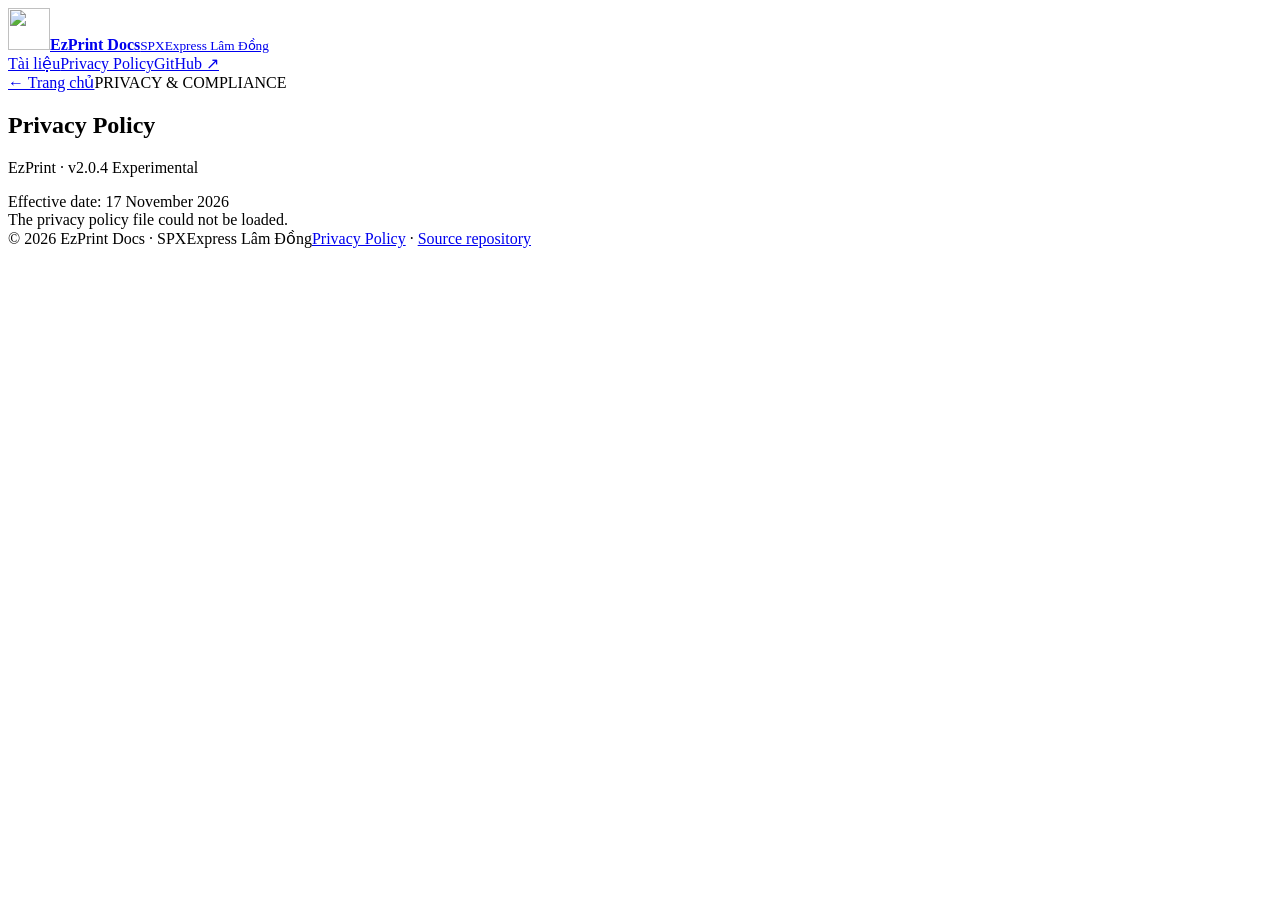
==== privacy-policy.html @ f4d119ab "docs: add public documentation site (privacy-policy.html)" ====
<!doctype html>
<html lang="en">
<head>
<meta charset="utf-8"><meta name="viewport" content="width=device-width,initial-scale=1">
<meta name="description" content="EzPrint privacy policy describing information handling, storage, sharing and security.">
<title>Privacy Policy | EzPrint Docs</title><link rel="icon" href="assets/ezprint-mark.svg" type="image/svg+xml"><link rel="stylesheet" href="assets/site.css"><link rel="stylesheet" href="assets/article.css">
</head><body>
<header class="topbar"><a class="brand" href="./"><img src="assets/ezprint-mark.svg" width="42" height="42" alt=""><span><b>EzPrint Docs</b><small>SPXExpress Lâm Đồng</small></span></a><nav><a href="./#documents">Tài liệu</a><a href="privacy-policy.html" aria-current="page">Privacy Policy</a><a href="https://github.com/khactannguyen-spec/public-Doc" target="_blank" rel="noopener">GitHub ↗</a></nav></header>
<main class="article-wrap"><div class="article-top"><a href="./">← Trang chủ</a><span class="eyebrow">PRIVACY & COMPLIANCE</span></div><article class="article"><div class="article-intro"><h1>Privacy Policy</h1><p>EzPrint · v2.0.4 Experimental</p><div class="updated">Effective date: 17 November 2026</div></div><div id="policy-content" class="prose"></div></article></main>
<footer><span>© 2026 EzPrint Docs · SPXExpress Lâm Đồng</span><span><a href="privacy-policy.html">Privacy Policy</a> · <a href="https://github.com/khactannguyen-spec/public-Doc">Source repository</a></span></footer>
<script src="https://cdn.jsdelivr.net/npm/marked/marked.min.js" integrity="" crossorigin="anonymous"></script>
<script>fetch('docs/PRIVACY-POLICY.md').then(r=>{if(!r.ok)throw Error('Unable to load policy');return r.text()}).then(md=>{document.getElementById('policy-content').innerHTML=marked.parse(md)}).catch(()=>{document.getElementById('policy-content').textContent='The privacy policy file could not be loaded.'});</script>
</body></html>
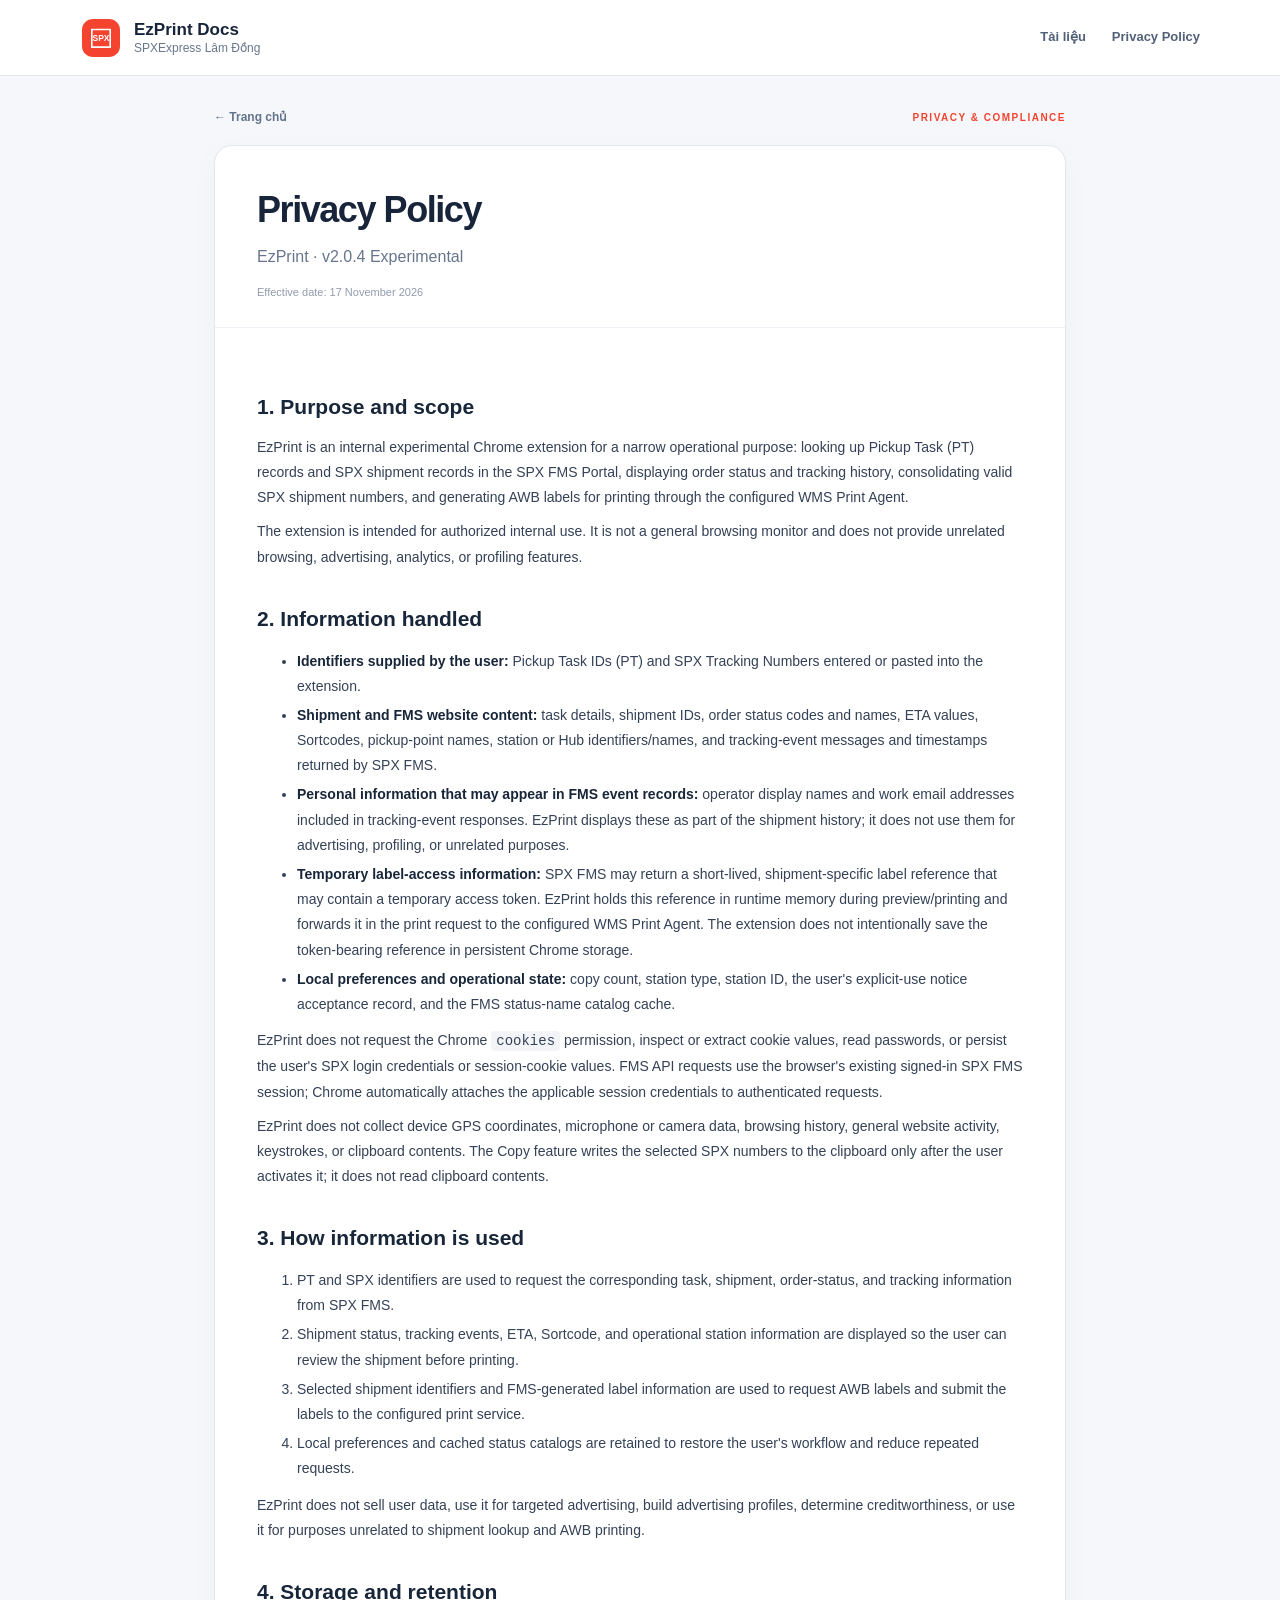
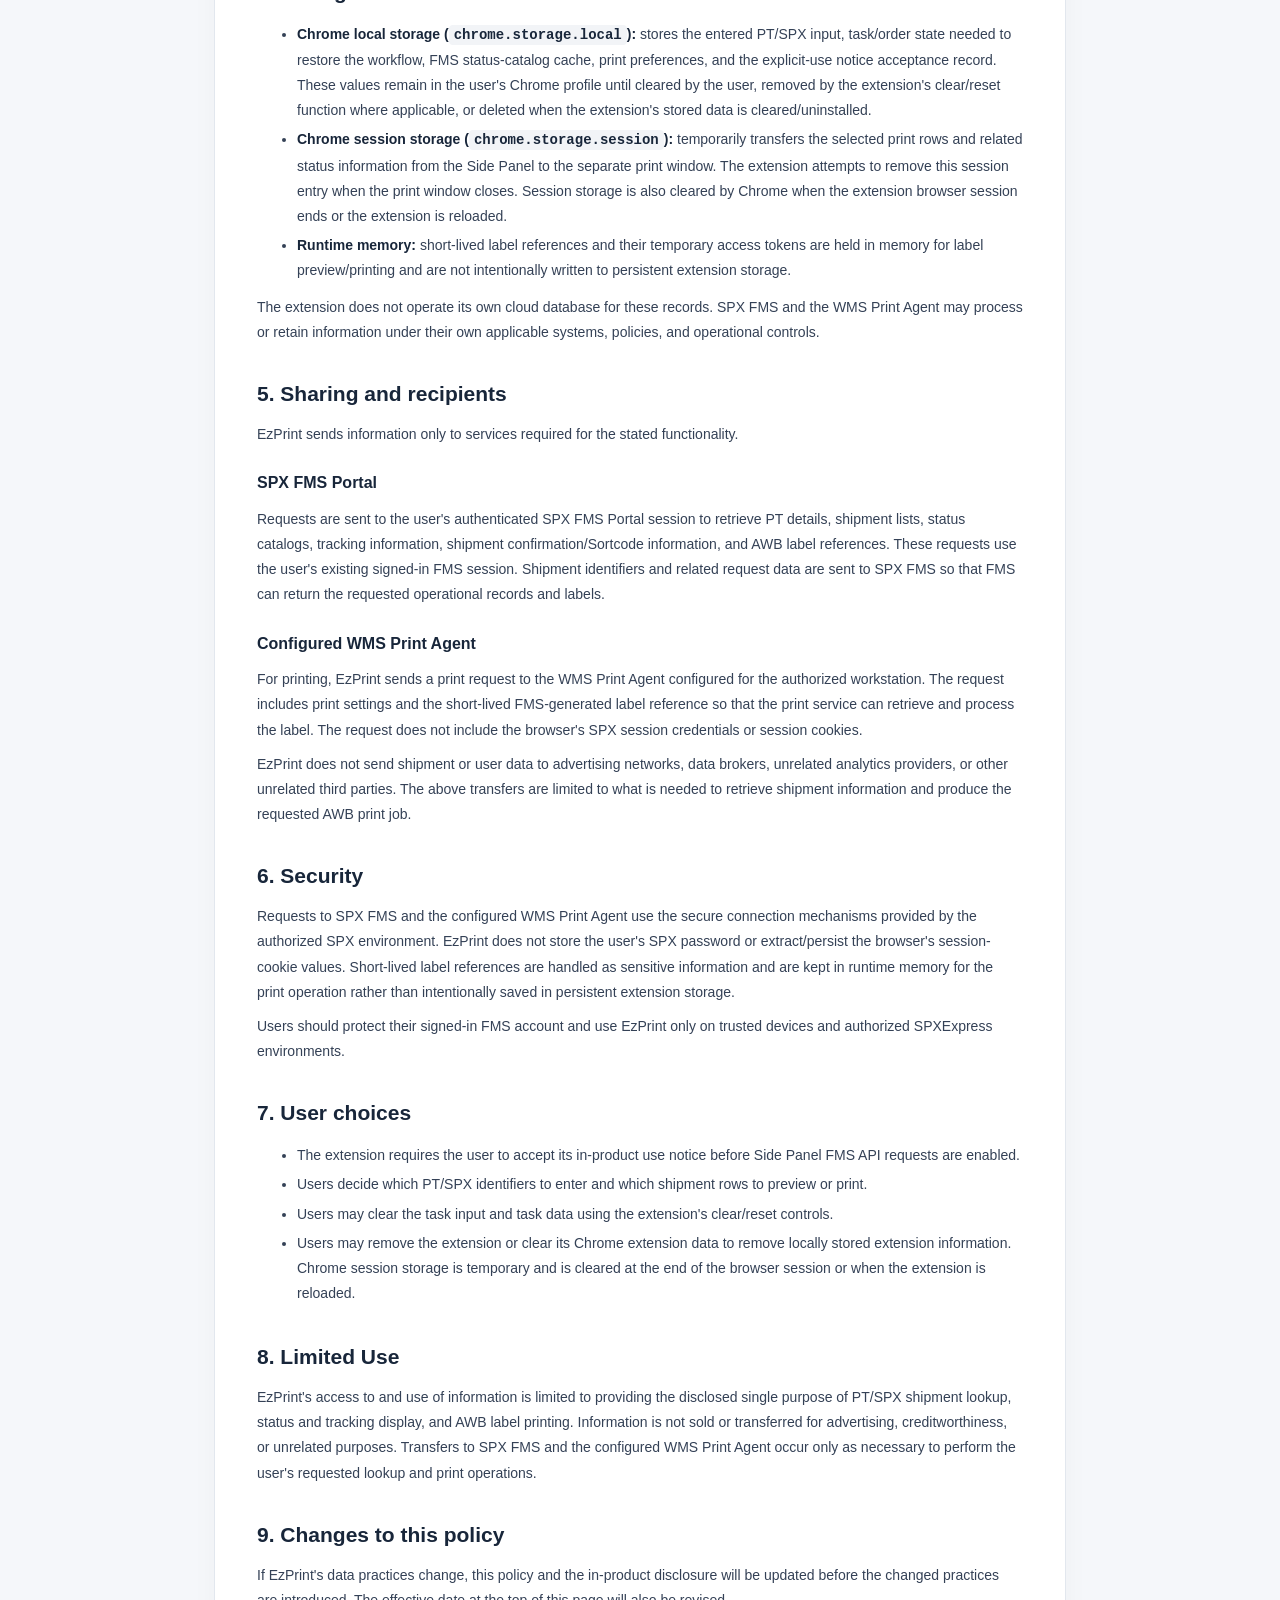
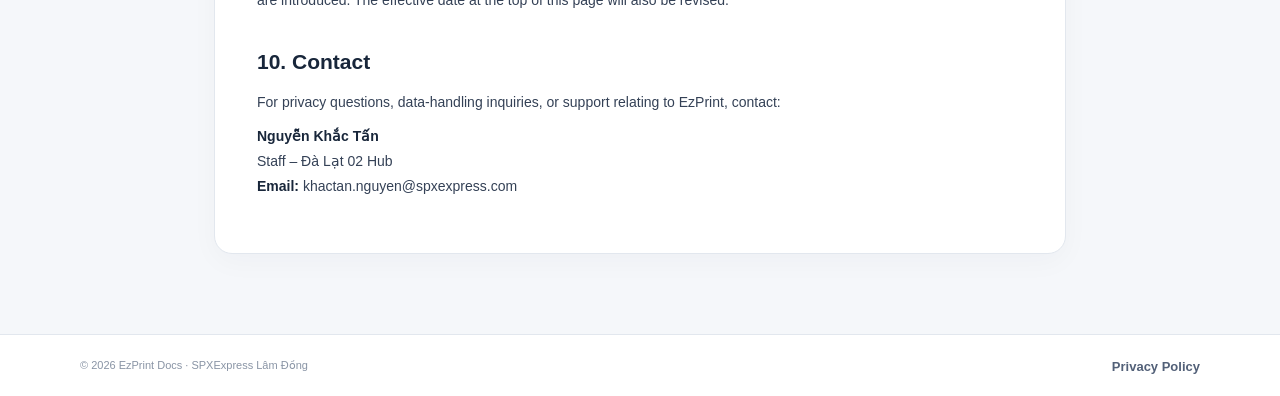
==== commit 0be32ff2: "privacy: remove infrastructure endpoints from public docs" ====
--- a/privacy-policy.html
+++ b/privacy-policy.html
@@ -5,9 +5,20 @@
 <meta name="description" content="EzPrint privacy policy describing information handling, storage, sharing and security.">
 <title>Privacy Policy | EzPrint Docs</title><link rel="icon" href="assets/ezprint-mark.svg" type="image/svg+xml"><link rel="stylesheet" href="assets/site.css"><link rel="stylesheet" href="assets/article.css">
 </head><body>
-<header class="topbar"><a class="brand" href="./"><img src="assets/ezprint-mark.svg" width="42" height="42" alt=""><span><b>EzPrint Docs</b><small>SPXExpress Lâm Đồng</small></span></a><nav><a href="./#documents">Tài liệu</a><a href="privacy-policy.html" aria-current="page">Privacy Policy</a><a href="https://github.com/khactannguyen-spec/public-Doc" target="_blank" rel="noopener">GitHub ↗</a></nav></header>
-<main class="article-wrap"><div class="article-top"><a href="./">← Trang chủ</a><span class="eyebrow">PRIVACY & COMPLIANCE</span></div><article class="article"><div class="article-intro"><h1>Privacy Policy</h1><p>EzPrint · v2.0.4 Experimental</p><div class="updated">Effective date: 17 November 2026</div></div><div id="policy-content" class="prose"></div></article></main>
-<footer><span>© 2026 EzPrint Docs · SPXExpress Lâm Đồng</span><span><a href="privacy-policy.html">Privacy Policy</a> · <a href="https://github.com/khactannguyen-spec/public-Doc">Source repository</a></span></footer>
-<script src="https://cdn.jsdelivr.net/npm/marked/marked.min.js" integrity="" crossorigin="anonymous"></script>
-<script>fetch('docs/PRIVACY-POLICY.md').then(r=>{if(!r.ok)throw Error('Unable to load policy');return r.text()}).then(md=>{document.getElementById('policy-content').innerHTML=marked.parse(md)}).catch(()=>{document.getElementById('policy-content').textContent='The privacy policy file could not be loaded.'});</script>
+<header class="topbar"><a class="brand" href="./"><img src="assets/ezprint-mark.svg" width="42" height="42" alt=""><span><b>EzPrint Docs</b><small>SPXExpress Lâm Đồng</small></span></a><nav><a href="./#documents">Tài liệu</a><a href="privacy-policy.html" aria-current="page">Privacy Policy</a></nav></header>
+<main class="article-wrap"><div class="article-top"><a href="./">← Trang chủ</a><span class="eyebrow">PRIVACY & COMPLIANCE</span></div><article class="article"><div class="article-intro"><h1>Privacy Policy</h1><p>EzPrint · v2.0.4 Experimental</p><div class="updated">Effective date: 17 November 2026</div></div>
+<div class="prose">
+<h2>1. Purpose and scope</h2><p>EzPrint is an internal experimental Chrome extension for a narrow operational purpose: looking up Pickup Task (PT) records and SPX shipment records in the SPX FMS Portal, displaying order status and tracking history, consolidating valid SPX shipment numbers, and generating AWB labels for printing through the configured WMS Print Agent.</p><p>The extension is intended for authorized internal use. It is not a general browsing monitor and does not provide unrelated browsing, advertising, analytics, or profiling features.</p>
+<h2>2. Information handled</h2><ul><li><strong>Identifiers supplied by the user:</strong> Pickup Task IDs (PT) and SPX Tracking Numbers entered or pasted into the extension.</li><li><strong>Shipment and FMS website content:</strong> task details, shipment IDs, order status codes and names, ETA values, Sortcodes, pickup-point names, station or Hub identifiers/names, and tracking-event messages and timestamps returned by SPX FMS.</li><li><strong>Personal information that may appear in FMS event records:</strong> operator display names and work email addresses included in tracking-event responses. EzPrint displays these as part of the shipment history; it does not use them for advertising, profiling, or unrelated purposes.</li><li><strong>Temporary label-access information:</strong> SPX FMS may return a short-lived, shipment-specific label reference that may contain a temporary access token. EzPrint holds this reference in runtime memory during preview/printing and forwards it in the print request to the configured WMS Print Agent. The extension does not intentionally save the token-bearing reference in persistent Chrome storage.</li><li><strong>Local preferences and operational state:</strong> copy count, station type, station ID, the user's explicit-use notice acceptance record, and the FMS status-name catalog cache.</li></ul>
+<p>EzPrint does not request the Chrome <code>cookies</code> permission, inspect or extract cookie values, read passwords, or persist the user's SPX login credentials or session-cookie values. FMS API requests use the browser's existing signed-in SPX FMS session; Chrome automatically attaches the applicable session credentials to authenticated requests.</p><p>EzPrint does not collect device GPS coordinates, microphone or camera data, browsing history, general website activity, keystrokes, or clipboard contents. The Copy feature writes the selected SPX numbers to the clipboard only after the user activates it; it does not read clipboard contents.</p>
+<h2>3. How information is used</h2><ol><li>PT and SPX identifiers are used to request the corresponding task, shipment, order-status, and tracking information from SPX FMS.</li><li>Shipment status, tracking events, ETA, Sortcode, and operational station information are displayed so the user can review the shipment before printing.</li><li>Selected shipment identifiers and FMS-generated label information are used to request AWB labels and submit the labels to the configured print service.</li><li>Local preferences and cached status catalogs are retained to restore the user's workflow and reduce repeated requests.</li></ol><p>EzPrint does not sell user data, use it for targeted advertising, build advertising profiles, determine creditworthiness, or use it for purposes unrelated to shipment lookup and AWB printing.</p>
+<h2>4. Storage and retention</h2><ul><li><strong>Chrome local storage (<code>chrome.storage.local</code>):</strong> stores the entered PT/SPX input, task/order state needed to restore the workflow, FMS status-catalog cache, print preferences, and the explicit-use notice acceptance record. These values remain in the user's Chrome profile until cleared by the user, removed by the extension's clear/reset function where applicable, or deleted when the extension's stored data is cleared/uninstalled.</li><li><strong>Chrome session storage (<code>chrome.storage.session</code>):</strong> temporarily transfers the selected print rows and related status information from the Side Panel to the separate print window. The extension attempts to remove this session entry when the print window closes. Session storage is also cleared by Chrome when the extension browser session ends or the extension is reloaded.</li><li><strong>Runtime memory:</strong> short-lived label references and their temporary access tokens are held in memory for label preview/printing and are not intentionally written to persistent extension storage.</li></ul><p>The extension does not operate its own cloud database for these records. SPX FMS and the WMS Print Agent may process or retain information under their own applicable systems, policies, and operational controls.</p>
+<h2>5. Sharing and recipients</h2><p>EzPrint sends information only to services required for the stated functionality.</p><h3>SPX FMS Portal</h3><p>Requests are sent to the user's authenticated SPX FMS Portal session to retrieve PT details, shipment lists, status catalogs, tracking information, shipment confirmation/Sortcode information, and AWB label references. These requests use the user's existing signed-in FMS session. Shipment identifiers and related request data are sent to SPX FMS so that FMS can return the requested operational records and labels.</p><h3>Configured WMS Print Agent</h3><p>For printing, EzPrint sends a print request to the WMS Print Agent configured for the authorized workstation. The request includes print settings and the short-lived FMS-generated label reference so that the print service can retrieve and process the label. The request does not include the browser's SPX session credentials or session cookies.</p><p>EzPrint does not send shipment or user data to advertising networks, data brokers, unrelated analytics providers, or other unrelated third parties. The above transfers are limited to what is needed to retrieve shipment information and produce the requested AWB print job.</p>
+<h2>6. Security</h2><p>Requests to SPX FMS and the configured WMS Print Agent use the secure connection mechanisms provided by the authorized SPX environment. EzPrint does not store the user's SPX password or extract/persist the browser's session-cookie values. Short-lived label references are handled as sensitive information and are kept in runtime memory for the print operation rather than intentionally saved in persistent extension storage.</p><p>Users should protect their signed-in FMS account and use EzPrint only on trusted devices and authorized SPXExpress environments.</p>
+<h2>7. User choices</h2><ul><li>The extension requires the user to accept its in-product use notice before Side Panel FMS API requests are enabled.</li><li>Users decide which PT/SPX identifiers to enter and which shipment rows to preview or print.</li><li>Users may clear the task input and task data using the extension's clear/reset controls.</li><li>Users may remove the extension or clear its Chrome extension data to remove locally stored extension information. Chrome session storage is temporary and is cleared at the end of the browser session or when the extension is reloaded.</li></ul>
+<h2>8. Limited Use</h2><p>EzPrint's access to and use of information is limited to providing the disclosed single purpose of PT/SPX shipment lookup, status and tracking display, and AWB label printing. Information is not sold or transferred for advertising, creditworthiness, or unrelated purposes. Transfers to SPX FMS and the configured WMS Print Agent occur only as necessary to perform the user's requested lookup and print operations.</p>
+<h2>9. Changes to this policy</h2><p>If EzPrint's data practices change, this policy and the in-product disclosure will be updated before the changed practices are introduced. The effective date at the top of this page will also be revised.</p>
+<h2>10. Contact</h2><p>For privacy questions, data-handling inquiries, or support relating to EzPrint, contact:</p><p><strong>Nguyễn Khắc Tấn</strong><br>Staff – Đà Lạt 02 Hub<br><strong>Email:</strong> khactan.nguyen@spxexpress.com</p>
+</div></article></main>
+<footer><span>© 2026 EzPrint Docs · SPXExpress Lâm Đồng</span><span><a href="privacy-policy.html">Privacy Policy</a></span></footer>
 </body></html>
--- a/assets/site.css
+++ b/assets/site.css
@@ -0,0 +1 @@
+:root{color-scheme:light;--red:#f4432f;--red-dark:#d93425;--ink:#17243a;--muted:#68768c;--line:#e2e7ee;--surface:#fff;--canvas:#f5f7fa}*{box-sizing:border-box}html{scroll-behavior:smooth}body{margin:0;background:var(--canvas);color:var(--ink);font-family:Inter,-apple-system,BlinkMacSystemFont,"Segoe UI",Roboto,Arial,sans-serif;line-height:1.6}.topbar{height:76px;padding:0 max(24px,calc((100vw - 1120px)/2));background:#fff;border-bottom:1px solid var(--line);display:flex;align-items:center;justify-content:space-between;gap:24px}.brand{display:flex;align-items:center;gap:12px;color:var(--ink);text-decoration:none}.brand span{display:grid;line-height:1.25}.brand b{font-size:17px}.brand small{font-size:12px;color:var(--muted)}nav{display:flex;align-items:center;gap:26px}nav a,footer a{font-size:13px;font-weight:650;color:#526078;text-decoration:none}nav a:hover,footer a:hover{color:var(--red)}main{max-width:1120px;margin:auto;padding:0 24px}.hero{padding:86px 0 65px;max-width:760px}.eyebrow{color:var(--red);font-size:10px;font-weight:800;letter-spacing:.15em}.hero h1{font-size:clamp(38px,6vw,62px);line-height:1.08;letter-spacing:-.045em;margin:17px 0}.hero h1 em{font-style:normal;color:var(--red)}.hero p{font-size:17px;color:var(--muted);max-width:700px;margin:0}.hero-actions{display:flex;gap:12px;margin-top:28px;flex-wrap:wrap}.button{display:inline-flex;align-items:center;justify-content:center;padding:11px 18px;border-radius:10px;text-decoration:none;font-size:13px;font-weight:750}.primary{color:#fff;background:var(--red);box-shadow:0 5px 15px #f4432f28}.primary:hover{background:var(--red-dark)}.secondary{background:#fff;color:var(--ink);border:1px solid var(--line)}.hero-note{margin-top:24px;color:#8994a5;font-size:11px}.section{padding:20px 0 70px}.section-head{display:flex;align-items:end;justify-content:space-between;gap:20px;margin-bottom:22px}.section h2{font-size:27px;line-height:1.2;margin:7px 0 0;letter-spacing:-.025em}.muted{font-size:12px;color:var(--muted)}.cards{display:grid;grid-template-columns:repeat(3,minmax(0,1fr));gap:15px}.doc-card{min-height:235px;background:var(--surface);border:1px solid var(--line);border-radius:15px;padding:22px;text-decoration:none;color:inherit;display:flex;flex-direction:column;box-shadow:0 4px 15px #15243a06;transition:transform .16s,border-color .16s,box-shadow .16s}.doc-card:hover{transform:translateY(-2px);border-color:#f2b4ad;box-shadow:0 9px 24px #15243a0c}.doc-card.featured{border-top:3px solid var(--red)}.doc-icon{width:38px;height:38px;border-radius:11px;background:#fff0ee;color:var(--red);display:grid;place-items:center;font-weight:850;margin-bottom:17px}.doc-type{font-size:9px;font-weight:800;letter-spacing:.12em;color:#8994a5}.doc-card h3{font-size:18px;margin:5px 0}.doc-card p{font-size:13px;color:var(--muted);margin:0 0 18px}.card-link{margin-top:auto;color:var(--red);font-weight:750;font-size:12px;display:flex;justify-content:space-between}.notice{margin:0 0 70px;background:#fff;border:1px solid var(--line);border-radius:14px;padding:20px;display:flex;gap:15px}.notice-mark{width:30px;height:30px;flex:0 0 30px;border-radius:50%;background:#edf2f8;color:#526078;display:grid;place-items:center;font-weight:800}.notice h3{margin:0 0 4px;font-size:14px}.notice p{margin:0;color:var(--muted);font-size:12px}footer{border-top:1px solid var(--line);background:#fff;padding:22px max(24px,calc((100vw - 1120px)/2));display:flex;justify-content:space-between;gap:16px;color:#8994a5;font-size:11px}@media(max-width:760px){.topbar{height:auto;min-height:68px;padding:12px 18px}nav{gap:12px}nav a{font-size:11px}main{padding:0 18px}.hero{padding:60px 0 46px}.hero p{font-size:15px}.cards{grid-template-columns:repeat(2,minmax(0,1fr))}.section-head{align-items:start;flex-direction:column;gap:7px}}@media(max-width:480px){nav a:first-child{display:none}.cards{grid-template-columns:1fr}.doc-card{min-height:190px}.hero h1{font-size:40px}footer{padding:18px;flex-direction:column}}
--- a/assets/article.css
+++ b/assets/article.css
@@ -0,0 +1 @@
+.article-wrap{max-width:900px;margin:auto;padding:32px 24px 80px}.article-top{display:flex;justify-content:space-between;align-items:center;margin-bottom:18px}.article-top a{color:#64748b;text-decoration:none;font-size:12px;font-weight:700}.article{background:#fff;border:1px solid #e2e7ee;border-radius:18px;overflow:hidden;box-shadow:0 8px 28px #15243a08}.article-intro{padding:35px 42px 25px;border-bottom:1px solid #edf0f4}.article-intro h1{margin:0;font-size:36px;letter-spacing:-.04em}.article-intro p{margin:5px 0;color:#66758b}.updated{font-size:11px;color:#929bad;margin-top:15px}.prose{padding:30px 42px 44px;color:#344156;font-size:14px;line-height:1.8}.prose h2{font-size:21px;color:#18263a;margin:30px 0 8px}.prose h3{font-size:16px;color:#18263a;margin:22px 0 7px}.prose p,.prose ul,.prose ol{margin:9px 0}.prose li{padding:2px 0}.prose a{color:#d93425}.prose code{background:#f2f4f7;padding:2px 5px;border-radius:4px}.prose strong{color:#18263a}@media(max-width:600px){.article-wrap{padding:18px 12px 50px}.article-intro{padding:25px 22px 19px}.article-intro h1{font-size:29px}.prose{padding:22px;font-size:13px}.article-top{align-items:flex-start;gap:15px}}
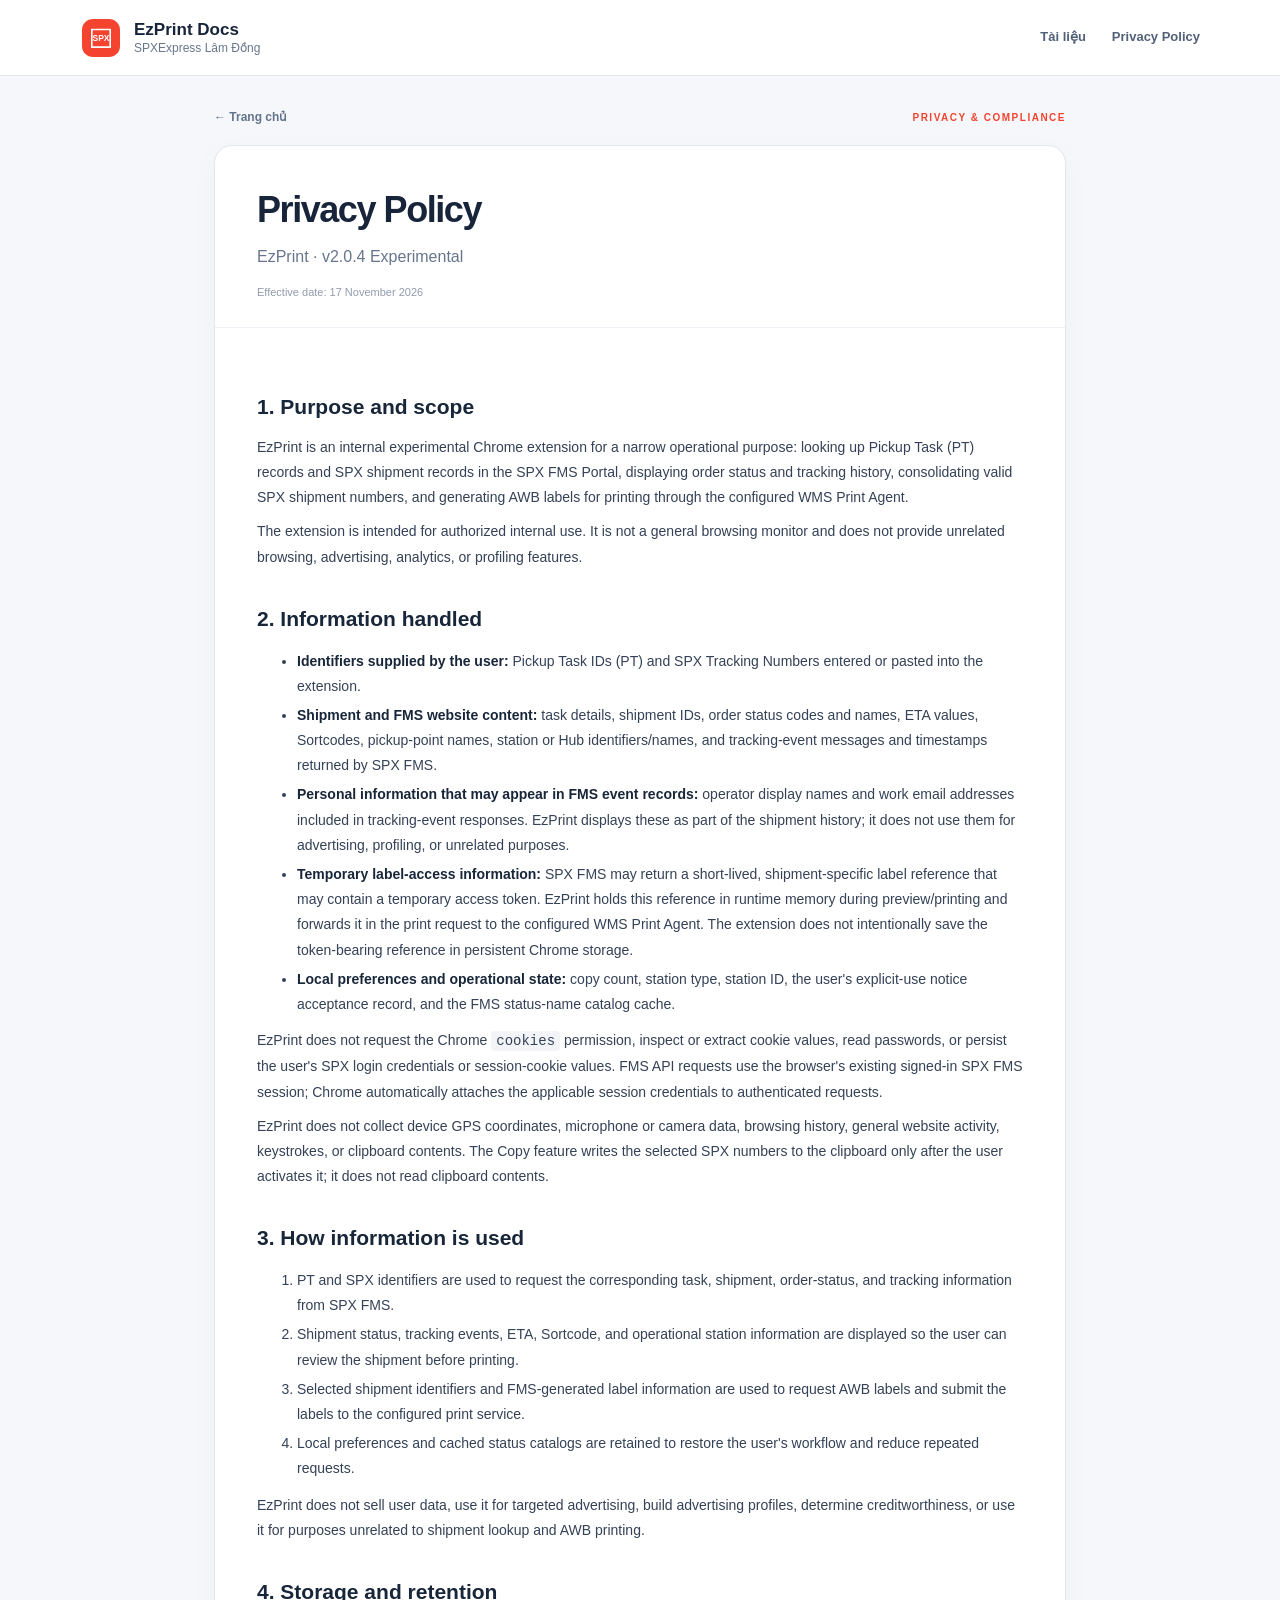
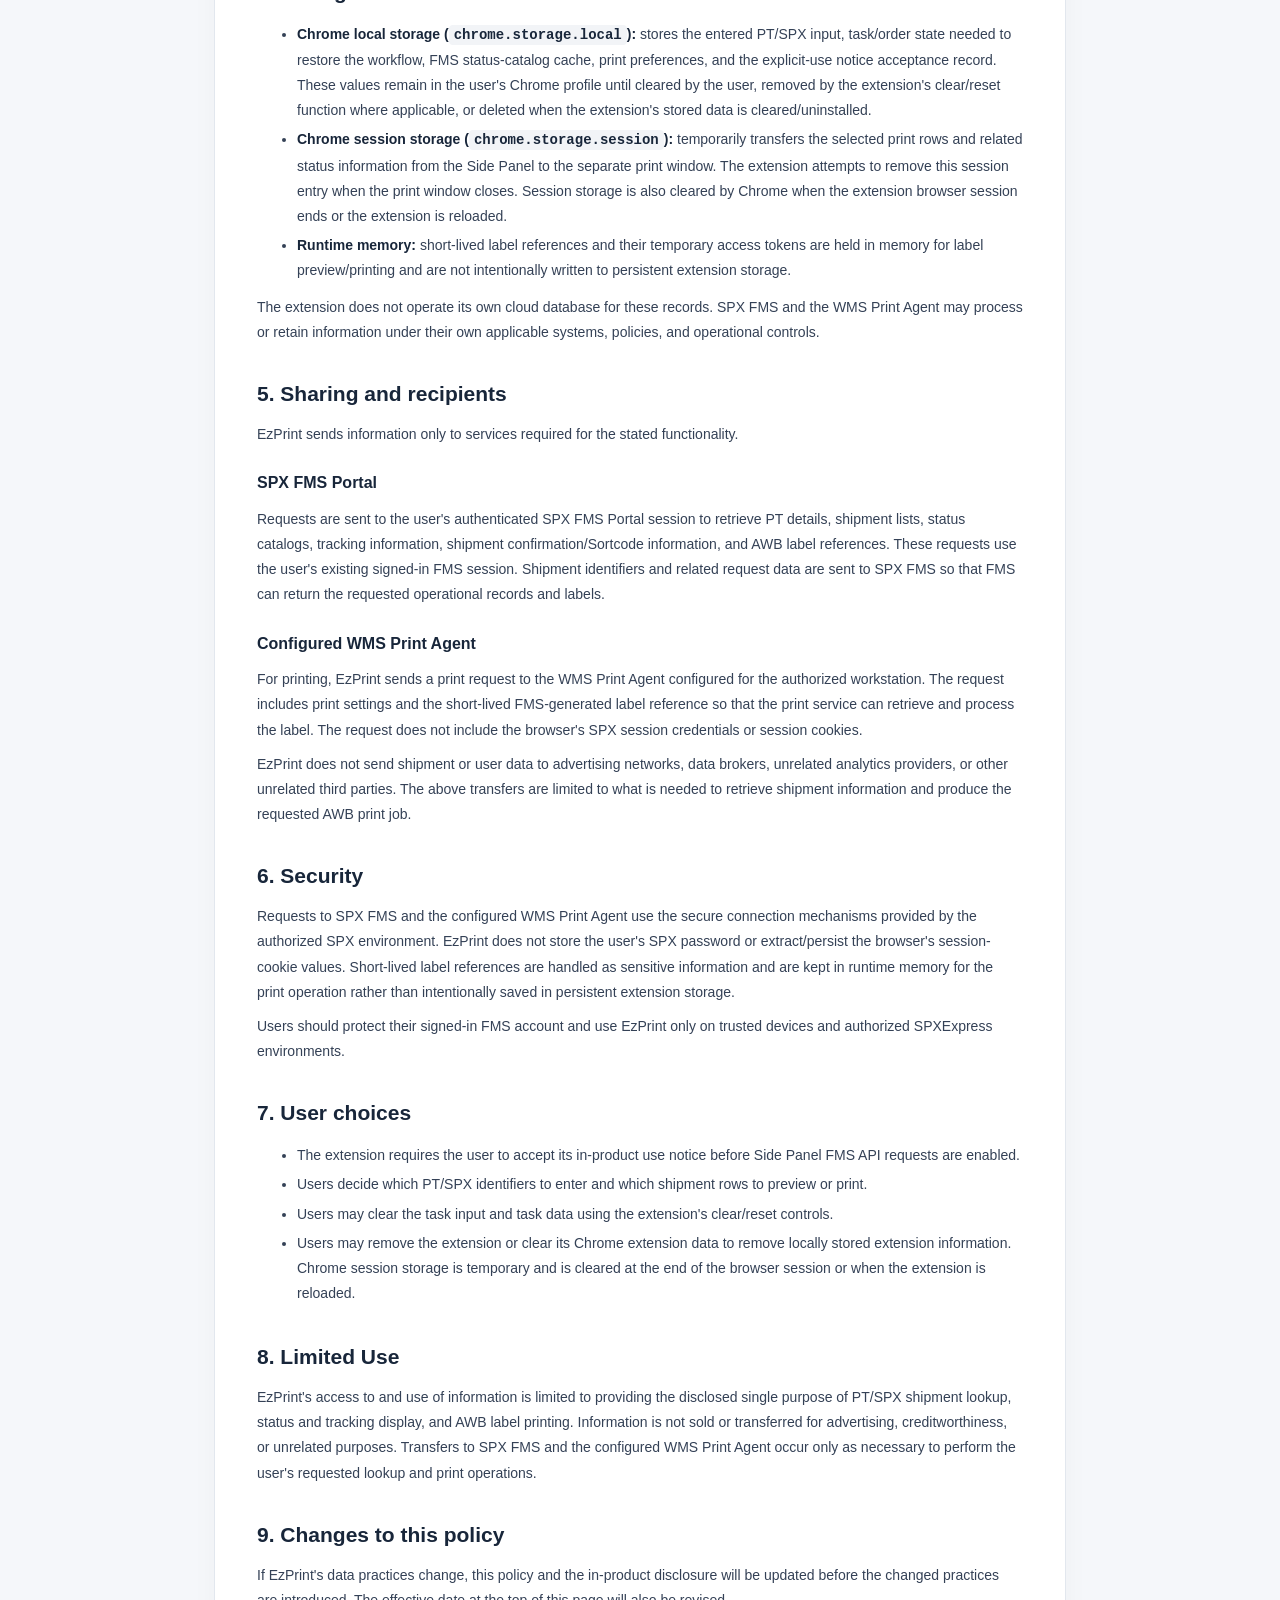
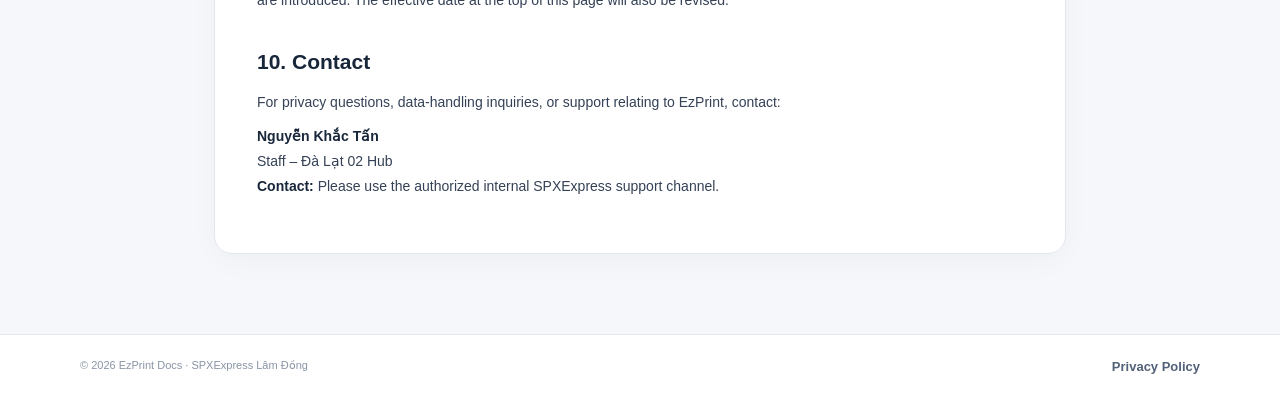
==== commit b6438fa9: "privacy: remove email domain from public policy contact" ====
--- a/privacy-policy.html
+++ b/privacy-policy.html
@@ -18,7 +18,7 @@
 <h2>7. User choices</h2><ul><li>The extension requires the user to accept its in-product use notice before Side Panel FMS API requests are enabled.</li><li>Users decide which PT/SPX identifiers to enter and which shipment rows to preview or print.</li><li>Users may clear the task input and task data using the extension's clear/reset controls.</li><li>Users may remove the extension or clear its Chrome extension data to remove locally stored extension information. Chrome session storage is temporary and is cleared at the end of the browser session or when the extension is reloaded.</li></ul>
 <h2>8. Limited Use</h2><p>EzPrint's access to and use of information is limited to providing the disclosed single purpose of PT/SPX shipment lookup, status and tracking display, and AWB label printing. Information is not sold or transferred for advertising, creditworthiness, or unrelated purposes. Transfers to SPX FMS and the configured WMS Print Agent occur only as necessary to perform the user's requested lookup and print operations.</p>
 <h2>9. Changes to this policy</h2><p>If EzPrint's data practices change, this policy and the in-product disclosure will be updated before the changed practices are introduced. The effective date at the top of this page will also be revised.</p>
-<h2>10. Contact</h2><p>For privacy questions, data-handling inquiries, or support relating to EzPrint, contact:</p><p><strong>Nguyễn Khắc Tấn</strong><br>Staff – Đà Lạt 02 Hub<br><strong>Email:</strong> khactan.nguyen@spxexpress.com</p>
+<h2>10. Contact</h2><p>For privacy questions, data-handling inquiries, or support relating to EzPrint, contact:</p><p><strong>Nguyễn Khắc Tấn</strong><br>Staff – Đà Lạt 02 Hub<br><strong>Contact:</strong> Please use the authorized internal SPXExpress support channel.</p>
 </div></article></main>
 <footer><span>© 2026 EzPrint Docs · SPXExpress Lâm Đồng</span><span><a href="privacy-policy.html">Privacy Policy</a></span></footer>
 </body></html>
